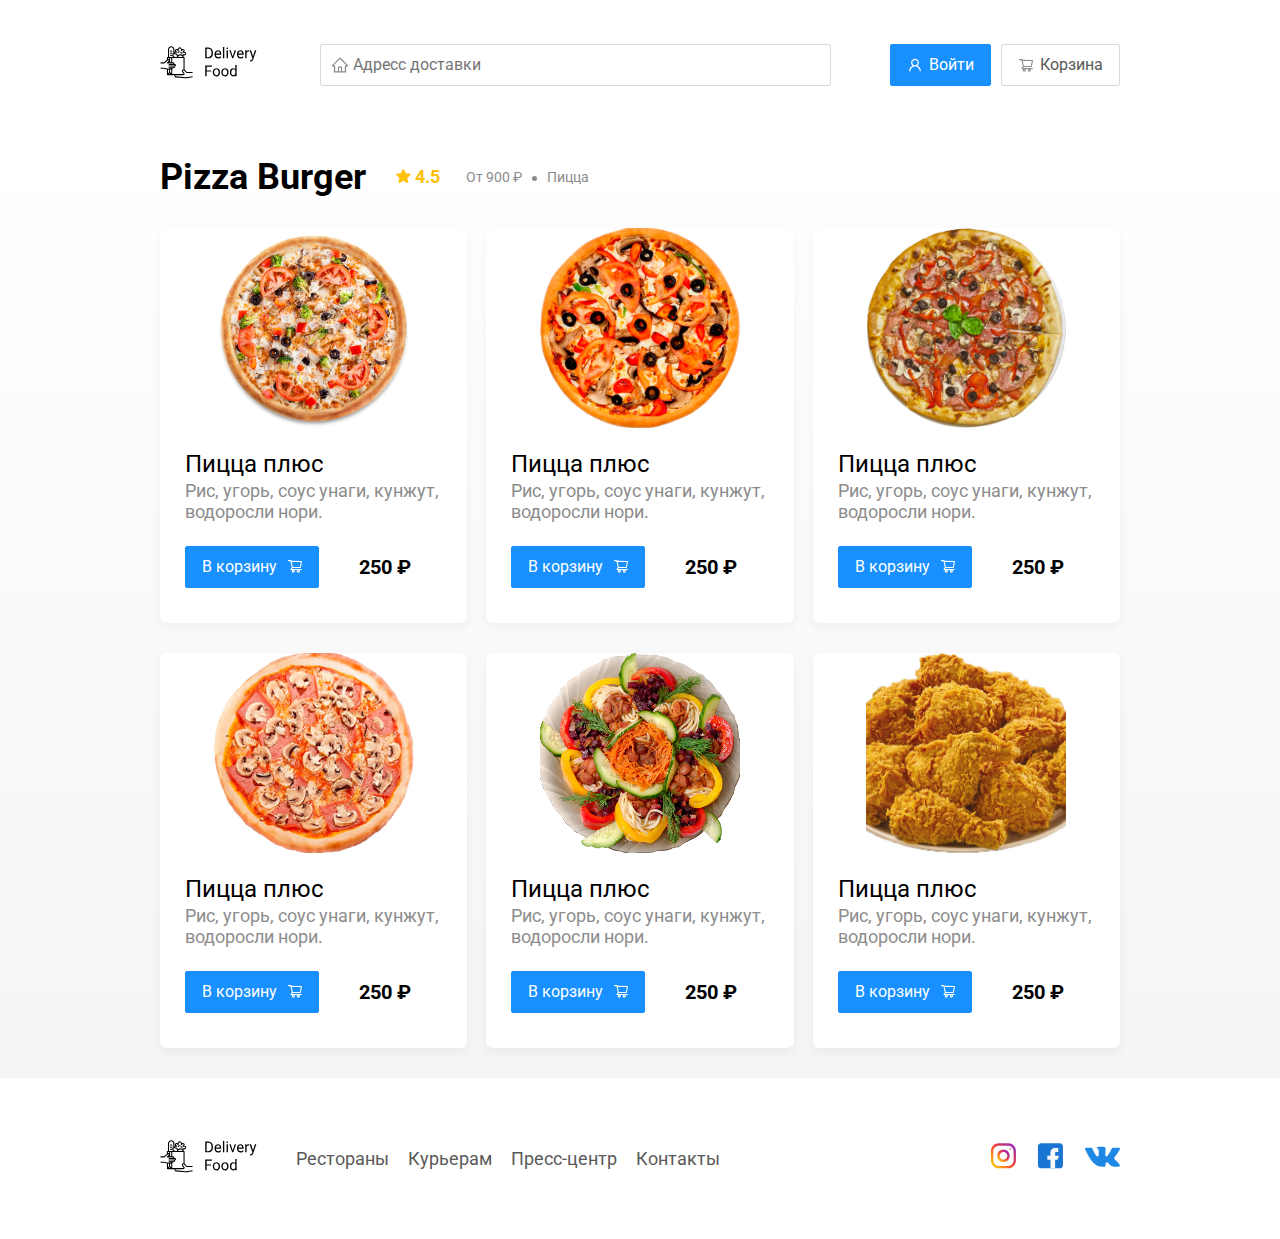
==== restaurant.html @ 665c9c0b "Add files via upload" ====
<!DOCTYPE html>
<html lang="ru">
<head>
    <meta charset="UTF-8">
    <meta name="viewport" content="width=device-width, initial-scale=1.0">
    <link href="https://fonts.googleapis.com/css?family=Roboto:400,700&display=swap&subset=cyrillic" rel="stylesheet">
    <link rel="stylesheet" href="css\normalize.css">
    <link rel="stylesheet" href="css\animate.css">
    <link rel="stylesheet" href="css/style.css">
    <title>Pizza Burger </title>
</head>
<body>
   <div class="container">
        <!-- ШАПКА САЙТА -->
        <header class="header" >
            <!-- ЛОГО -->
            <a href="index.html" class="logo animated lightSpeedIn">
                <img src="img\logo.svg" alt="Logo">
            </a>
        
            <input type="text" class="input input_adress" placeholder="Адресс доставки">
            <!-- КНОПКИ -->
            <div class="buttons">
                <button class="button button-primary">
                    <img src="/img/user.svg" alt="user-logo" class="button_icon">
                    <span class="button-text">Войти</span>
                    </button>
            <button class="button" id="card-button">
                <img class="button_icon" src="img/shopping-cart.svg" alt="shopping cart">
                <span class="button-text">Корзина</span>
            </button>
            </div>
        </header>

    </div> <!-- CONTAINER-->
    <main class="main">
        <div class="container">
                   
             <section class="restaurant">
                 <div class="section_heading">
                    <h2 class="section_title">Pizza Burger</h2>
                    <div class="card_info">
                        <div class="rating"> <img src="/img/raiting.svg" alt="">
                               4.5</div>
                        <div class="price">От 900 ₽</div>
                        <div class="category">Пицца</div>
                    </div>
                    <!-- /.card_info -->
                </div>
                <div class="cards">
                    <div class="card wow fadeInUp ">
                        <img src="/img/pizza 1.png" class="card-image" alt="">
                        <div class="card-text">
                            <div class="card-heading">
                                <h3 class="card-title card-title-reg">Пицца плюс</h3>
                            </div> <!-- /.card-heading -->
                            <div class="card_info">                     
                                <div class="ingredients">Рис, угорь, соус унаги, кунжут, водоросли нори.
                                </div>
                            </div>
                            <div class="card-buttons">
                                <button class="button button-primary">
                                    <span class="button-card-text">В корзину</span>
                                    <img src="/img/shoping icon 2.svg" alt="shoping icon" class="button-card-image">
                                </button>
                                <strong class="card-price-bold">250 ₽

                                </strong>
                            </div>
                         </div> <!--Card text-->
        
                    </div><!-- /.card -->
        
                    <div class="card wow fadeInUp ">
                        <img src="/img/pizza_2.png" class="card-image" alt="">
                        <div class="card-text">
                            <div class="card-heading">
                                <h3 class="card-title card-title-reg">Пицца плюс</h3>
                            </div> <!-- /.card-heading -->
                            <div class="card_info">                     
                                <div class="ingredients">Рис, угорь, соус унаги, кунжут, водоросли нори.
                                </div>
                            </div>
                            <div class="card-buttons">
                                <button class="button button-primary">
                                    <span class="button-card-text">В корзину</span>
                                    <img src="/img/shoping icon 2.svg" alt="shoping icon" class="button-card-image">
                                </button>
                                <strong class="card-price-bold">250 ₽

                                </strong>
                            </div>
                         </div> <!--Card text-->
        
                    </div><!-- /.card -->
        
                    <div class="card wow fadeInUp ">
                        <img src="/img/pizza_3.png" class="card-image" alt="">
                        <div class="card-text">
                            <div class="card-heading">
                                <h3 class="card-title card-title-reg">Пицца плюс</h3>
                            </div> <!-- /.card-heading -->
                            <div class="card_info">                     
                                <div class="ingredients">Рис, угорь, соус унаги, кунжут, водоросли нори.
                                </div>
                            </div>
                            <div class="card-buttons">
                                <button class="button button-primary">
                                    <span class="button-card-text">В корзину</span>
                                    <img src="/img/shoping icon 2.svg" alt="shoping icon" class="button-card-image">
                                </button>
                                <strong class="card-price-bold">250 ₽

                                </strong>
                            </div>
                         </div> <!--Card text-->
        
                    </div><!-- /.card -->
        
                    <div class="card wow fadeInUp">
                        <img src="/img/pizza_P4.png" class="card-image" alt="">
                        <div class="card-text">
                            <div class="card-heading">
                                <h3 class="card-title card-title-reg">Пицца плюс</h3>
                            </div> <!-- /.card-heading -->
                            <div class="card_info">                     
                                <div class="ingredients">Рис, угорь, соус унаги, кунжут, водоросли нори.
                                </div>
                            </div>
                            <div class="card-buttons">
                                <button class="button button-primary">
                                    <span class="button-card-text">В корзину</span>
                                    <img src="/img/shoping icon 2.svg" alt="shoping icon" class="button-card-image">
                                </button>
                                <strong class="card-price-bold">250 ₽

                                </strong>
                            </div>
                         </div> <!--Card text-->
        
                    </div><!-- /.card -->
         
                    <div class="card wow fadeInUp ">
                        <img src="/img/menu2.png" class="card-image" alt="">
                        <div class="card-text">
                            <div class="card-heading">
                                <h3 class="card-title card-title-reg">Пицца плюс</h3>
                            </div> <!-- /.card-heading -->
                            <div class="card_info">                     
                                <div class="ingredients">Рис, угорь, соус унаги, кунжут, водоросли нори.
                                </div>
                            </div>
                            <div class="card-buttons">
                                <button class="button button-primary">
                                    <span class="button-card-text">В корзину</span>
                                    <img src="/img/shoping icon 2.svg" alt="shoping icon" class="button-card-image">
                                </button>
                                <strong class="card-price-bold">250 ₽

                                </strong>
                            </div>
                         </div> <!--Card text-->
        
                    </div><!-- /.card -->
        
                    <div class="card wow fadeInUp ">
                        <img src="/img/fried_chicken_PNG14105.png" class="card-image" alt="">
                        <div class="card-text">
                            <div class="card-heading">
                                <h3 class="card-title card-title-reg">Пицца плюс</h3>
                            </div> <!-- /.card-heading -->
                            <div class="card_info">                     
                                <div class="ingredients">Рис, угорь, соус унаги, кунжут, водоросли нори.
                                </div>
                            </div>
                            <div class="card-buttons">
                                <button class="button button-primary">
                                    <span class="button-card-text">В корзину</span>
                                    <img src="/img/shoping icon 2.svg" alt="shoping icon" class="button-card-image">
                                </button>
                                <strong class="card-price-bold">250 ₽

                                </strong>
                            </div>
                         </div> <!--Card text-->
        
                    </div><!-- /.card -->
                </div> <!-- /.cards -->
             </section>
        </div>
    </main>

    <footer class="footer">
        <div class="container">
            <div class="footer-block">
                <a href="index.html" class="logo">
                <img src="/img/logo.svg" alt="logo" class="logo footer-logo">
                </a>
                            
                <nav class="footer-nav">
                    <a href="#" class="footer-link">Рестораны</a>
                    <a href="#" class="footer-link">Курьерам</a>
                    <a href="#" class="footer-link">Пресс-центр</a>
                    <a href="#" class="footer-link">Контакты</a>
                </nav>
                <div class="social-links">
                    <a href="#" class="social-link"><img src="/img/instagramm1.svg" alt=""></a>
                    <a href="#" class="social-link"><img src="/img/FB 2.svg" alt=""></a>
                    <a href="#" class="social-link"><img src="/img/VK.svg" alt=""></a>
                </div>
            </div>

        </div>
    </footer>


<div class="modal"> <!-- is-open для отображения-->
    <div class="modal-dialog">
        <div class="modal-header">
            <h3 class="modal-title">Корзина</h3>
            <button class="modal-close">&times;</button>
        </div> <!-- modal-header-->
        <div class="modal-body">
            <div class="food-row">
                <span class="food-name"> Ролл угорь стандарт</span>
                <strong class="food-price">250 ₽</strong>
                <div class="food-counter">
                    <button class="counter-button">-</button>
                    <span class="counter">1</span>
                    <button class="counter-button">+</button>

                </div>
            </div>
            <div class="food-row">
                <span class="food-name"> Ролл угорь стандарт</span>
                <strong class="food-price">250 ₽</strong>
                <div class="food-counter">
                    <button class="counter-button">-</button>
                    <span class="counter">1</span>
                    <button class="counter-button">+</button>

                </div>
            </div>
            <div class="food-row">
                <span class="food-name"> Ролл угорь стандарт</span>
                <strong class="food-price">250 ₽</strong>
                <div class="food-counter">
                    <button class="counter-button">-</button>
                    <span class="counter">1</span>
                    <button class="counter-button">+</button>

                </div>
            </div>
            <div class="food-row">
                <span class="food-name"> Ролл угорь стандарт</span>
                <strong class="food-price">250 ₽</strong>
                <div class="food-counter">
                    <button class="counter-button">-</button>
                    <span class="counter">1</span>
                    <button class="counter-button">+</button>

                </div>
            </div>
            <div class="food-row">
                <span class="food-name"> Ролл угорь стандарт</span>
                <strong class="food-price">250 ₽</strong>
                <div class="food-counter">
                    <button class="counter-button">-</button>
                    <span class="counter">1</span>
                    <button class="counter-button">+</button>

                </div>
            </div>
        </div> <!--Modal body-->
        <div class="modal-footer">
            <span class="price-tag">1250 ₽</span>
            <div class="footer-buttons">
                <button class="button button-primary ">Оформить заказ</button>
                <button class="button">Отмена</button>

            </div>
        </div>
    </div> <!-- Modal dialog-->
</div> <!-- MODAL-->

<!-- Подключение JS -->
<script src="js/wow.min.js"></script>
<script src="js/main.js"></script>
</body>
</html>
---- css/style.css ----
* {
    box-sizing: border-box;
}
body{
    font-family: 'Roboto', sans-serif;
    padding-top: 44px;
}

.container{
     max-width: 1200px;
    /* центрую */
    margin: auto;
}

.header{
    /* Выстроить в строку элементы */
    display: flex;
    align-items: center;
    /* раскидать контент по краям */
    justify-content: space-between;
    
    margin-bottom: 40px;
}
input{
    background: #FFFFFF;
    border: 1px solid #D9D9D9;
    border-radius: 2px;
    font-size: 16px;
    line-height: 24px;
    padding: 8px;
    padding-left: 32px;
    background-repeat: no-repeat;
    /* віравниваю в  строке поиска */
    background-position: left 11px center;
}

.input_adress{
    /* для адаптации делаем макс размер на 80% экрана */
    flex: 0.8;
    /* вставляю иконку поиска */
    background-image: url(/img/search\ icon.svg);
       
}

.input_search{
    width: 300px;
    background-image: url(/img/search.svg);
    margin-left: auto;
    }

.buttons{
    display: flex;
    align-items: center;
}
.button{
    display: flex;
    align-items: center;
    padding: 8px 16px;
    background: #FFFFFF;
    border: 1px solid #D9D9D9;
    box-sizing: border-box;
    box-shadow: 0px 0px 2px rgba(0, 0, 0, 0.0015);
    border-radius: 2px;
    font-size: 16px;
    line-height: 24px;    
    color: #595959;

}
.button-card-text{
    margin-right: 10px;
}
.button-primary{    
    align-items: center;
    background: #1890FF;
    color: #FFFFFF;
    border: 1px solid #1890FF;
    align-items: center;
    margin-right: 10px;
}
.button_icon{
    margin-right: 6px; 
   
}

.main {
    background: linear-gradient(180deg, rgba(245, 245, 245, 0) 1.04%, #F5F5F5 100%);
}

.promo{
 background: #FFF1B8 url(/img/pizza_PNG44090.png)  /*no-repeat top right; */
/* Альтенативное расположение */
 no-repeat top -8px right -4px / 650px;
border-radius: 10px;
box-shadow: 0px 7px 12px rgba(158, 158, 163, 0.1);
padding: 68px 70px;
margin-bottom: 56px;
}

.promo_title{
font-style: normal;
font-weight: bold;
font-size: 39px;
line-height: 46px;
color: #302C34;
}

.promo_text{
max-width: 538px;
font-style: normal;
font-weight: normal;
font-size: 24px;
line-height: 28px;
color: #302C34;
}
.section_heading{
    display: flex;
    align-items: center;
    
}
.section_title{
font-size: 36px;
line-height: 42px;
color: #000000;
margin-right: 30px;
}

.card{

background: #FFFFFF;
box-shadow: 0px 4px 12px rgba(0, 0, 0, 0.05);
border-radius: 7px;
/*скрыть все что выходит зарамки карточки  */
overflow: hidden;
margin-bottom: 30px;
/* Adaptation */
flex-basis: 32%;
text-decoration: none;
}

.cards{
    display: flex;
    flex-wrap: wrap;
    justify-content: space-between;
    align-items: flex-start;
}

.card-image{
    display: block;
    margin: 0 auto;
    justify-content: center;
    align-items: center;
    width: auto;
    height: 278px;
    overflow: hidden;
    /* width: 384px; */
    /* height: 250px; */
    object-fit: cover;

    /* width: 384px;
    height: 250px;
/* авторбрезание картинки */
    /* object-fit: cover;*/
     
}
.card-text{
    padding-top: 20px;
    padding-bottom: 35px;
    padding-left: 25px;
    padding-right: 25px;
}

.card-heading{
    display: flex;
    align-items: center;
    justify-content: space-between;
}
.card-title{
    margin: 0;
    font-style: normal;
font-weight: bold;
font-size: 24px;
line-height: 32px;
}

.card-title-reg{
    font-weight: 400;
}


.card-tag{
font-style: normal;
font-weight: normal;
font-size: 12px;
line-height: 20px;
color:#fff;
background: #262626;
border-radius: 2px;
padding: 1px 8px;
}

.card_info{
    display: flex;
    align-items: center;
    flex-wrap: wrap;
     
}
.card-buttons{
    display: flex;
    align-items: center;
    margin-top: 24px;
}
.card-price-bold{

font-weight: bold;
font-size: 20px;
line-height: 32px;
margin-left: 30px;
   
}
.rating{
    font-style: normal;
font-weight: bold;
font-size: 18px;
line-height: 32px; 
    color: #FFC107;
    margin-right: 26px;
}

.price{
    font-style: normal;
font-weight: normal;
font-size: 18px;
line-height: 32px;
color: #8C8C8C;
margin-right: 10px;
}

.price:after{
    margin-left: 10px;
    content: "";
    width: 5px;
    height: 5px;
    background-color: #8C8C8C;
    display: inline-block;
    vertical-align: middle;
    border-radius: 50%;
   
}
.ingredients{
    font-style: normal;
font-weight: normal;
font-size: 18px;
line-height: 21px;
color: #8C8C8C;
}
.category{
    font-style: normal;
    font-weight: normal;
    font-size: 18px;
    line-height: 32px;
    color: #8C8C8C;
}

.footer{
    margin: 60px 0;

}
.footer-block{
    display: flex;
    align-items: center;
    justify-content: space-between;
}
.footer-nav{
    /* прибиваем к левой стороне */
    margin-right: auto;
}
.footer-logo{
    margin-right: 35px;
}

.footer-link{
 font-style: normal;
font-weight: normal;
font-size: 18px;
line-height: 21px;
color: #595959;
text-decoration: none;
}
.footer-link:not(:last-child){
    margin-right: 15px;
}

.social-links{
    display: flex;
    align-items: center;
}
.social-link:not(:last-child){
    margin-right: 21px;

}

@media (max-width: 1366px) {
    .container{
        max-width: 960px;
    }
    .promo{
        background-size: 370px;
    }
    .category, .price{
        font-size: 14px;
    }
    .card-image{
        width: 200px;
        height: 200px;
    }
    .card-title{
       
    }
}

.modal{
    display: flex;
    position: fixed;
    left: 0;
    top: 0;
    width: 100%;
    min-height: 100%;
    background: rgba(0, 0, 0, 0.4);
    display: none;
}
.is-open{
    /* Поставить класс is-open в коде в modal для отображения */
    display: flex;
}
.modal-dialog{
    margin: auto;
    max-width: 780px;
    width: 95%;
    background: #ffffff;
    border-radius: 5px;
    padding: 40px 45px;
}

.modal-title{
    margin: 0;
    font-style: normal;
font-weight: bold;
font-size: 36px;
line-height: 42px;
}
.modal-header{
    display: flex;
    align-items: center;
    justify-content: space-between;
    margin-bottom: 45px;
}
.modal-close{
    font-size: 36px;
    border: none;
    background-color: transparent;
}
.modal-body{
    margin-bottom: 52px;
}

.modal-footer{
    display: flex;
    align-items: center;
    justify-content: space-between;
}

.price-tag{
 background: #262626;
border-radius: 5px;
font-weight: bold;
font-size: 20px;
line-height: 23px;
color: #ffffff;
padding: 15px 20px ;
}
.food-row{
    display: flex;
    align-items: flex-start;
    justify-content: space-between;
    padding-bottom: 8px;
    border-bottom: 1px solid #D9D9D9;
    margin-bottom: 15px;
}
.food-counter{
    display: flex;          
    align-items: center;
}

.food-name{
    font-style: normal;
font-weight: normal;
font-size: 18px;
line-height: 32px;
}

.food-price{
    margin-left: auto;
    margin-right: 47px;
    font-style: normal;
font-weight: bold;
font-size: 20px;
line-height: 32px;
}

.counter{
    margin-left: 10px;
    margin-right: 10px;
}

.counter-button{
    display: flex;
    align-items: center;
    justify-content: center;
    width: 39px;
    height: 32px;
background: #FFFFFF;
border: 1px solid #40A9FF;
box-sizing: border-box;
border-radius: 2px;
font-weight: normal;
font-size: 14px;
line-height: 22px;
color:#40A9FF;
}


.footer-buttons{
    display: flex;
    align-items: center;
}

@media (max-width: 945px) {

    .container{
        max-width: 750px;
    }
    .promo{
        padding: 50px;
        background-size: 300px;
        background-position: right center;
    }
    .promo_title{
        font-style: normal;
        font-weight: bold;
        font-size: 31px;
        line-height: 30px
    }
    .promo_text{
        max-width: 425px;
        font-style: normal;
        font-weight: normal;
        font-size: 20px;
        line-height: 25px;
    }
    .card{
        flex-basis: 49%;
        max-width: 50%;
        max-height: 50%;
    }

    .card-text{
        padding: ;
    }
    .card-title{
        flex-wrap: wrap;
    }
    
    .footer-link{
        font-size: 16px;
    }
    .button {
        line-height: 14px;

    }
}

@media(max-width:768px){
    .container{
        max-width: 560px;
    }
    .card .rating{
        flex-basis: 100%;
        text-align: center;
    }
    .card-heading{
        flex-basis: 100%;
    }
    .card-title{
       font-size: 18px;
    }

    .card_info{
        flex-wrap: wrap
    }
    .promo{
         background-size: 300px;
         background-position: bottom -12px right -200px;
        
    }
    .promo_title{
        font-style: normal;
        font-weight: bold;
        font-size: 24px;
        line-height: 1.4;
    }
    .button {
        line-height: 14px;

    }
    .card-price-bold{
        margin-left: 0;
    }
  

}

@media(max-width:578px){
    .container{
        max-width: 90%;
    }
    .promo{
        padding: 20px;
        margin-bottom: 20px;
        background-image: none;
    }
    .section_heading{
        
        max-width:90%;
        margin-top: 20px;
    }
    .section_title{
        margin-right: 20px;
        font-size: 25px;
        line-height: 1.2;
    }
    .input_search{
        font-size: 14px;
    
    }
    .card-text{
        margin: 0;
        padding: 0;
    }
    .header{
        flex-wrap: wrap;
        
    }
    .input_adress{
        /* перенести поле поиска вниз и сделать посленим элементом */
        order: 5;
        margin-top: 15px;
        /* растянуть на всю ширину */
        flex: 1;
    }
    .card{
       flex-basis: 100%;
    }
    .card-image{
        width: 100%;
    }
    .button.button-primary.button-card-text{
        line-height: 14px;

    }
}
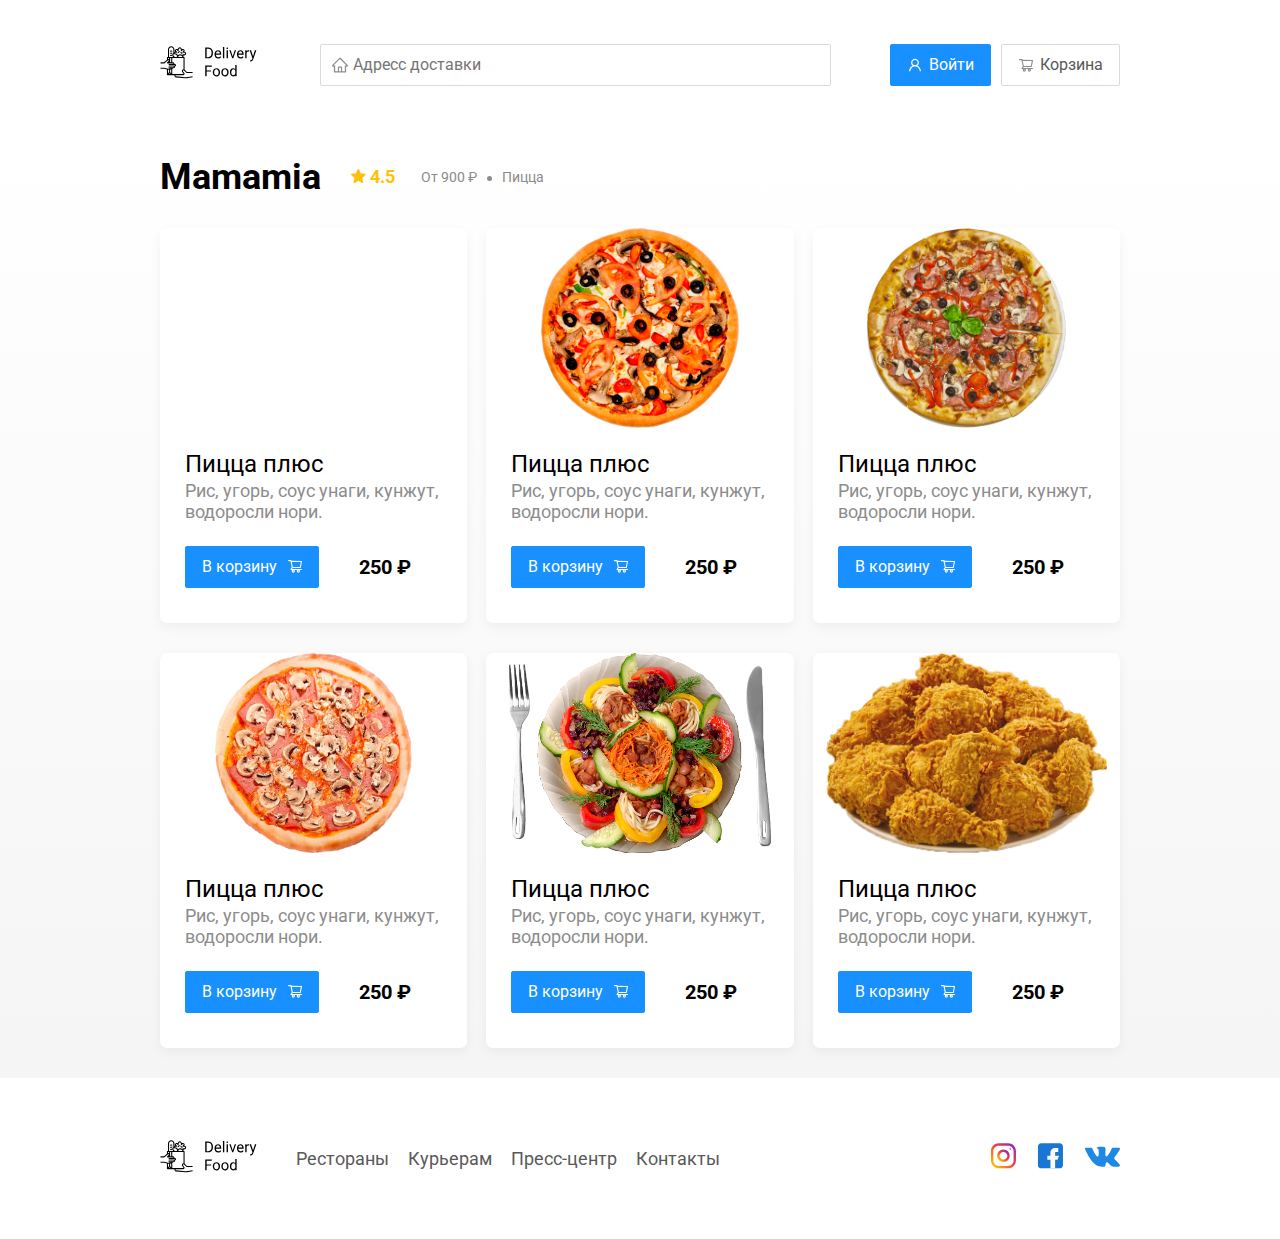
==== commit b71764d2: "Add files via upload" ====
--- a/restaurant.html
+++ b/restaurant.html
@@ -6,7 +6,7 @@
     <link href="https://fonts.googleapis.com/css?family=Roboto:400,700&display=swap&subset=cyrillic" rel="stylesheet">
     <link rel="stylesheet" href="css\normalize.css">
     <link rel="stylesheet" href="css\animate.css">
-    <link rel="stylesheet" href="css/style.css">
+    <link rel="stylesheet" href="css\style.css">
     <title>Pizza Burger </title>
 </head>
 <body>
@@ -22,11 +22,11 @@
             <!-- КНОПКИ -->
             <div class="buttons">
                 <button class="button button-primary">
-                    <img src="/img/user.svg" alt="user-logo" class="button_icon">
+                    <img src="img\user.svg" alt="user-logo" class="button_icon">
                     <span class="button-text">Войти</span>
                     </button>
             <button class="button" id="card-button">
-                <img class="button_icon" src="img/shopping-cart.svg" alt="shopping cart">
+                <img class="button_icon" src="img\shopping-cart.svg" alt="shopping cart">
                 <span class="button-text">Корзина</span>
             </button>
             </div>
@@ -38,9 +38,9 @@
                    
              <section class="restaurant">
                  <div class="section_heading">
-                    <h2 class="section_title">Pizza Burger</h2>
+                    <h2 class="section_title">Mamamia</h2>
                     <div class="card_info">
-                        <div class="rating"> <img src="/img/raiting.svg" alt="">
+                        <div class="rating"> <img src="img\raiting.svg" alt="">
                                4.5</div>
                         <div class="price">От 900 ₽</div>
                         <div class="category">Пицца</div>
@@ -49,65 +49,65 @@
                 </div>
                 <div class="cards">
                     <div class="card wow fadeInUp ">
-                        <img src="/img/pizza 1.png" class="card-image" alt="">
-                        <div class="card-text">
-                            <div class="card-heading">
-                                <h3 class="card-title card-title-reg">Пицца плюс</h3>
-                            </div> <!-- /.card-heading -->
-                            <div class="card_info">                     
-                                <div class="ingredients">Рис, угорь, соус унаги, кунжут, водоросли нори.
-                                </div>
-                            </div>
-                            <div class="card-buttons">
-                                <button class="button button-primary">
-                                    <span class="button-card-text">В корзину</span>
-                                    <img src="/img/shoping icon 2.svg" alt="shoping icon" class="button-card-image">
-                                </button>
-                                <strong class="card-price-bold">250 ₽
-
-                                </strong>
-                            </div>
-                         </div> <!--Card text-->
-        
-                    </div><!-- /.card -->
-        
-                    <div class="card wow fadeInUp ">
-                        <img src="/img/pizza_2.png" class="card-image" alt="">
-                        <div class="card-text">
-                            <div class="card-heading">
-                                <h3 class="card-title card-title-reg">Пицца плюс</h3>
-                            </div> <!-- /.card-heading -->
-                            <div class="card_info">                     
-                                <div class="ingredients">Рис, угорь, соус унаги, кунжут, водоросли нори.
-                                </div>
-                            </div>
-                            <div class="card-buttons">
-                                <button class="button button-primary">
-                                    <span class="button-card-text">В корзину</span>
-                                    <img src="/img/shoping icon 2.svg" alt="shoping icon" class="button-card-image">
-                                </button>
-                                <strong class="card-price-bold">250 ₽
-
-                                </strong>
-                            </div>
-                         </div> <!--Card text-->
-        
-                    </div><!-- /.card -->
-        
-                    <div class="card wow fadeInUp ">
-                        <img src="/img/pizza_3.png" class="card-image" alt="">
-                        <div class="card-text">
-                            <div class="card-heading">
-                                <h3 class="card-title card-title-reg">Пицца плюс</h3>
-                            </div> <!-- /.card-heading -->
-                            <div class="card_info">                     
-                                <div class="ingredients">Рис, угорь, соус унаги, кунжут, водоросли нори.
-                                </div>
-                            </div>
-                            <div class="card-buttons">
-                                <button class="button button-primary">
-                                    <span class="button-card-text">В корзину</span>
-                                    <img src="/img/shoping icon 2.svg" alt="shoping icon" class="button-card-image">
+                        <img src="img\pizza_1.png" class="card-image" alt="">
+                        <div class="card-text">
+                            <div class="card-heading">
+                                <h3 class="card-title card-title-reg">Пицца плюс</h3>
+                            </div> <!-- /.card-heading -->
+                            <div class="card_info">                     
+                                <div class="ingredients">Рис, угорь, соус унаги, кунжут, водоросли нори.
+                                </div>
+                            </div>
+                            <div class="card-buttons">
+                                <button class="button button-primary">
+                                    <span class="button-card-text">В корзину</span>
+                                    <img src="img\shoping icon 2.svg" alt="shoping icon" class="button-card-image">
+                                </button>
+                                <strong class="card-price-bold">250 ₽
+
+                                </strong>
+                            </div>
+                         </div> <!--Card text-->
+        
+                    </div><!-- /.card -->
+        
+                    <div class="card wow fadeInUp ">
+                        <img src="img\pizza_2.png" class="card-image" alt="">
+                        <div class="card-text">
+                            <div class="card-heading">
+                                <h3 class="card-title card-title-reg">Пицца плюс</h3>
+                            </div> <!-- /.card-heading -->
+                            <div class="card_info">                     
+                                <div class="ingredients">Рис, угорь, соус унаги, кунжут, водоросли нори.
+                                </div>
+                            </div>
+                            <div class="card-buttons">
+                                <button class="button button-primary">
+                                    <span class="button-card-text">В корзину</span>
+                                    <img src="img\shoping icon 2.svg" alt="shoping icon" class="button-card-image">
+                                </button>
+                                <strong class="card-price-bold">250 ₽
+
+                                </strong>
+                            </div>
+                         </div> <!--Card text-->
+        
+                    </div><!-- /.card -->
+        
+                    <div class="card wow fadeInUp ">
+                        <img src="img\pizza_3.png" class="card-image" alt="">
+                        <div class="card-text">
+                            <div class="card-heading">
+                                <h3 class="card-title card-title-reg">Пицца плюс</h3>
+                            </div> <!-- /.card-heading -->
+                            <div class="card_info">                     
+                                <div class="ingredients">Рис, угорь, соус унаги, кунжут, водоросли нори.
+                                </div>
+                            </div>
+                            <div class="card-buttons">
+                                <button class="button button-primary">
+                                    <span class="button-card-text">В корзину</span>
+                                    <img src="img\shoping icon 2.svg" alt="shoping icon" class="button-card-image">
                                 </button>
                                 <strong class="card-price-bold">250 ₽
 
@@ -284,7 +284,7 @@
 </div> <!-- MODAL-->
 
 <!-- Подключение JS -->
-<script src="js/wow.min.js"></script>
-<script src="js/main.js"></script>
+<script src="js\wow.min.js"></script>
+<script src="js\main.js"></script>
 </body>
 </html>